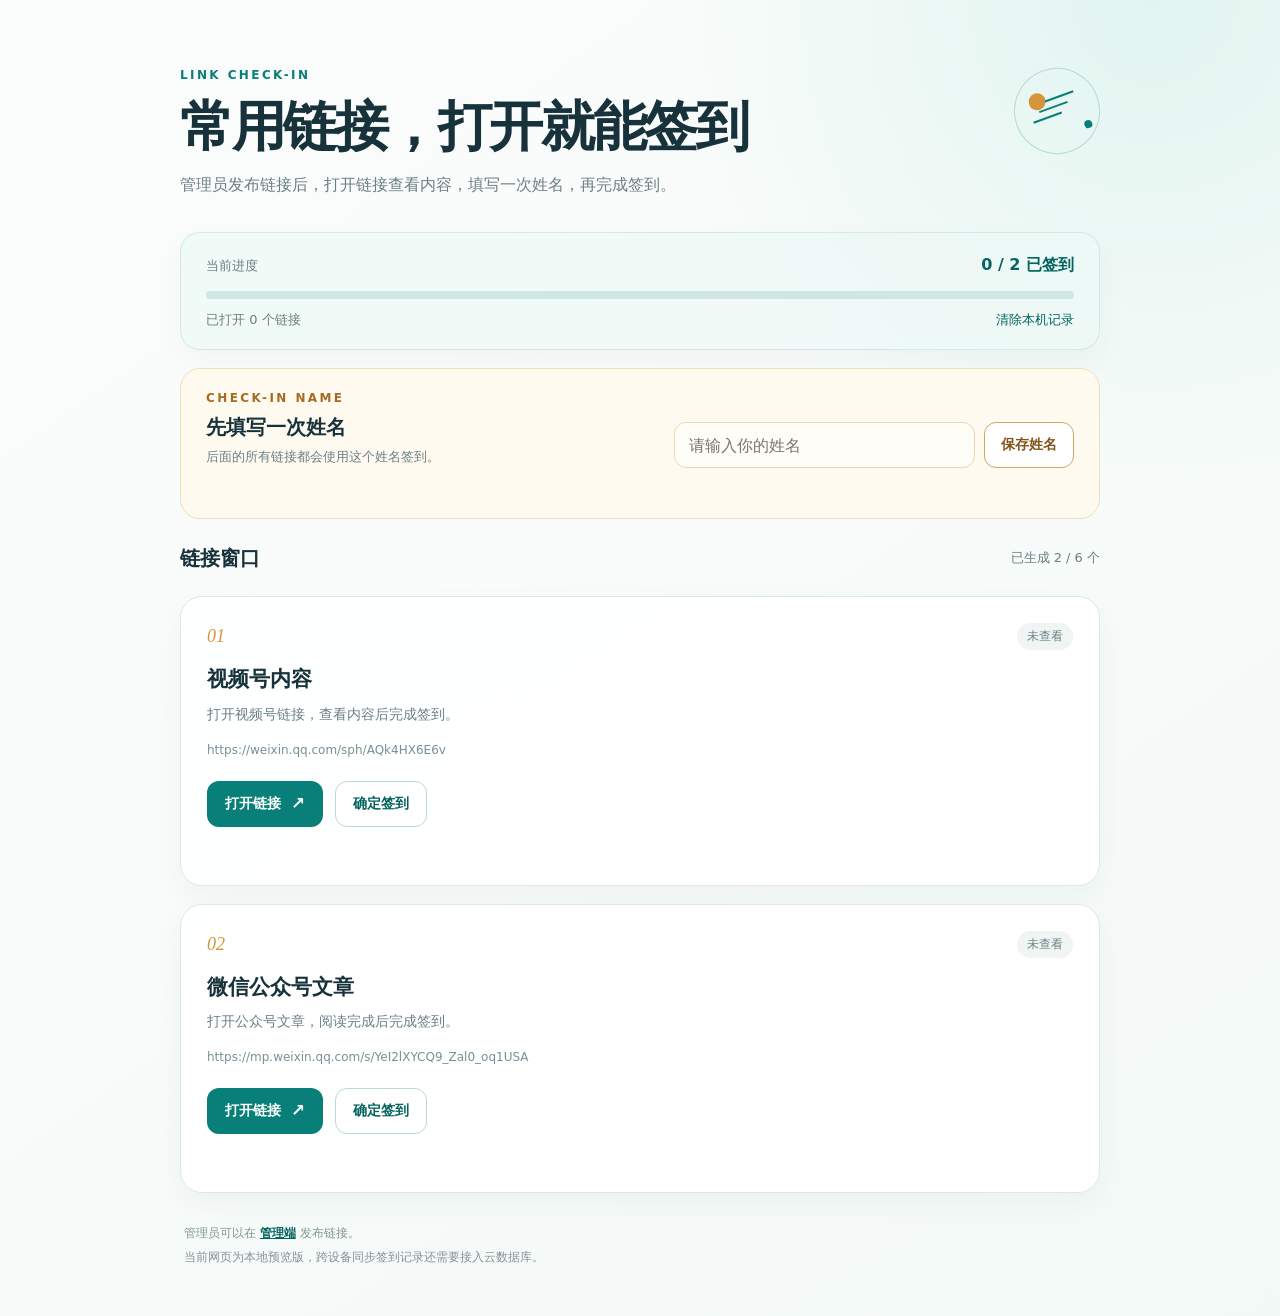
==== index.html @ bf29dc0f "Add files via upload" ====
<!doctype html>
<html lang="zh-CN">
  <head>
    <meta charset="utf-8" />
    <meta name="viewport" content="width=device-width, initial-scale=1" />
    <meta name="description" content="常用链接查看与签到页面" />
    <title>常用链接 · 查看后签到</title>
    <link rel="stylesheet" href="styles.css" />
  </head>
  <body>
    <main class="page-shell">
      <section class="hero" aria-labelledby="page-title">
        <div class="hero-copy">
          <p class="eyebrow">LINK CHECK-IN</p>
          <h1 id="page-title">常用链接，打开就能签到</h1>
          <p class="hero-description">
            管理员发布链接后，打开链接查看内容，填写一次姓名，再完成签到。
          </p>
        </div>
        <div class="hero-mark" aria-hidden="true">
          <span class="hero-mark-dot"></span>
          <span class="hero-mark-line"></span>
        </div>
      </section>

      <section class="summary-panel" aria-label="签到进度">
        <div class="summary-main">
          <span class="summary-label">当前进度</span>
          <strong id="progress-text">0 / 2 已签到</strong>
        </div>
        <div class="progress-track" aria-hidden="true">
          <span id="progress-bar" class="progress-bar"></span>
        </div>
        <div class="summary-meta">
          <span id="viewed-text">已打开 0 个链接</span>
          <button id="clear-button" class="text-button" type="button">清除本机记录</button>
        </div>
      </section>

      <section class="identity-panel" aria-labelledby="identity-title">
        <div>
          <p class="eyebrow">CHECK-IN NAME</p>
          <h2 id="identity-title">先填写一次姓名</h2>
          <p class="identity-description">后面的所有链接都会使用这个姓名签到。</p>
        </div>
        <div class="identity-form">
          <label class="sr-only" for="visitor-name">你的姓名</label>
          <input id="visitor-name" class="visitor-name-input" type="text" maxlength="20" placeholder="请输入你的姓名" autocomplete="name" />
          <button id="save-name-button" class="save-name-button" type="button">保存姓名</button>
        </div>
        <p id="name-feedback" class="name-feedback" role="status"></p>
      </section>

      <section class="links-section" aria-labelledby="links-title">
        <div class="list-heading">
          <h2 id="links-title">链接窗口</h2>
          <span id="link-count-text" class="link-count-text"></span>
        </div>
        <div id="link-list" class="link-list" aria-live="polite"></div>
      </section>

      <footer class="page-footer">
        <p>管理员可以在 <a href="admin.html">管理端</a> 发布链接。</p>
        <p>当前网页为本地预览版，跨设备同步签到记录还需要接入云数据库。</p>
      </footer>
    </main>

    <template id="link-card-template">
      <article class="link-card">
        <div class="card-topline">
          <span class="card-index"></span>
          <span class="card-status"></span>
        </div>
        <h2 class="card-title"></h2>
        <p class="card-description"></p>
        <div class="url-preview"></div>
        <div class="card-actions">
          <a class="open-link-button" target="_blank" rel="noopener noreferrer">
            <span class="open-link-label">打开链接</span>
            <span class="arrow" aria-hidden="true">↗</span>
          </a>
          <button class="confirm-button" type="button">确定签到</button>
        </div>
        <p class="feedback" role="status"></p>
      </article>
    </template>

    <script src="cloud-config.js"></script>
    <script src="app.js"></script>
  </body>
</html>
---- styles.css ----
:root {
  color-scheme: light;
  --ink: #17323b;
  --muted: #6b7f84;
  --line: #dce9e7;
  --paper: #f7fbfa;
  --card: rgba(255, 255, 255, 0.92);
  --teal: #087f78;
  --teal-dark: #05645f;
  --teal-soft: #e2f4f0;
  --gold: #d6953b;
  --danger: #a85e5e;
  font-family: "Microsoft YaHei", "PingFang SC", "Noto Sans SC", system-ui, sans-serif;
}

* { box-sizing: border-box; }
html { min-width: 320px; background: var(--paper); }
body {
  margin: 0;
  min-height: 100vh;
  overflow-x: hidden;
  color: var(--ink);
  background:
    radial-gradient(circle at 90% 0%, rgba(219, 243, 237, 0.78), transparent 31rem),
    linear-gradient(145deg, #fbfdfc 0%, #f3f9f7 100%);
}
button, input { font: inherit; }
button, a { -webkit-tap-highlight-color: transparent; }
.page-shell { width: min(calc(100% - 40px), 920px); margin: 0 auto; padding: 68px 0 44px; }
.hero { position: relative; display: flex; justify-content: space-between; gap: 32px; align-items: flex-start; margin-bottom: 32px; }
.hero-copy { min-width: 0; max-width: 650px; }
.eyebrow { margin: 0 0 15px; color: var(--teal); font-size: 12px; font-weight: 800; letter-spacing: 0.2em; }
h1, h2, p { margin-top: 0; }
h1 { margin-bottom: 14px; font-size: clamp(32px, 5vw, 54px); line-height: 1.12; letter-spacing: -0.045em; }
.hero-description { max-width: 570px; margin-bottom: 0; color: var(--muted); font-size: 16px; line-height: 1.8; }
.hero-mark { position: relative; flex: 0 0 86px; width: 86px; height: 86px; border: 1px solid rgba(8, 127, 120, 0.23); border-radius: 50%; transform: rotate(-20deg); }
.hero-mark::before, .hero-mark::after { position: absolute; content: ""; border-radius: 999px; background: var(--teal); }
.hero-mark::before { top: 18px; left: 18px; width: 17px; height: 17px; background: var(--gold); }
.hero-mark::after { right: 13px; bottom: 15px; width: 8px; height: 8px; }
.hero-mark-line { position: absolute; right: 20px; top: 28px; width: 30px; height: 2px; background: var(--teal); box-shadow: -9px 8px 0 var(--teal), -18px 16px 0 var(--teal); }
.batch-panel { margin-bottom: 18px; padding: 24px 25px 22px; border: 1px solid #dce9e7; border-radius: 20px; background: rgba(255, 255, 255, 0.78); box-shadow: 0 10px 28px rgba(24, 63, 67, 0.035); }
.section-heading, .list-heading { display: flex; justify-content: space-between; gap: 20px; align-items: flex-start; }
.section-heading .eyebrow { margin-bottom: 8px; }
.section-heading h2, .list-heading h2 { margin-bottom: 0; font-size: 20px; line-height: 1.4; }
.limit-badge { flex: 0 0 auto; padding: 6px 10px; border-radius: 999px; color: var(--teal-dark); background: var(--teal-soft); font-size: 12px; }
.batch-description { margin: 12px 0 12px; color: var(--muted); font-size: 13px; line-height: 1.7; }
.batch-description code { padding: 2px 5px; border-radius: 5px; color: var(--teal-dark); background: #edf7f5; font-family: Consolas, monospace; }
#link-input { display: block; width: 100%; min-height: 94px; resize: vertical; padding: 12px 14px; border: 1px solid var(--line); border-radius: 12px; color: var(--ink); outline: none; background: #fbfdfc; font-size: 14px; line-height: 1.7; }
#admin-link-input { display: block; width: 100%; min-height: 126px; resize: vertical; padding: 12px 14px; border: 1px solid var(--line); border-radius: 12px; color: var(--ink); outline: none; background: #fbfdfc; font-size: 14px; line-height: 1.7; }
#admin-link-input:focus, #admin-password:focus { border-color: var(--teal); box-shadow: 0 0 0 3px rgba(8, 127, 120, 0.11); }
.admin-password-input { display: block; width: 100%; min-height: 44px; margin-top: 10px; padding: 0 14px; border: 1px solid var(--line); border-radius: 12px; color: var(--ink); outline: none; background: #fbfdfc; font-size: 14px; }
#link-input:focus { border-color: var(--teal); box-shadow: 0 0 0 3px rgba(8, 127, 120, 0.11); }
.batch-actions { display: flex; gap: 14px; align-items: center; margin-top: 12px; }
.generate-button { min-height: 42px; padding: 0 18px; border: 0; border-radius: 11px; color: white; background: var(--teal); cursor: pointer; font-size: 14px; font-weight: 700; transition: background 160ms ease, transform 160ms ease; }
.generate-button:hover { background: var(--teal-dark); transform: translateY(-1px); }
.generator-feedback { min-height: 20px; color: var(--muted); font-size: 13px; }
.generator-feedback.success { color: #26745e; }
.generator-feedback.error { color: var(--danger); }
.summary-panel { padding: 22px 25px 20px; border: 1px solid rgba(8, 127, 120, 0.12); border-radius: 20px; background: rgba(237, 249, 246, 0.76); box-shadow: 0 12px 30px rgba(18, 70, 66, 0.04); }
.summary-main, .summary-meta { display: flex; align-items: baseline; justify-content: space-between; gap: 20px; }
.summary-label, .summary-meta { color: var(--muted); font-size: 13px; }
.summary-main strong { color: var(--teal-dark); font-size: 16px; }
.progress-track { height: 8px; margin: 15px 0 12px; overflow: hidden; border-radius: 999px; background: #cfe7e2; }
.progress-bar { display: block; width: 0; height: 100%; border-radius: inherit; background: linear-gradient(90deg, var(--teal), #44b39b); transition: width 240ms ease; }
.text-button { padding: 0; border: 0; color: var(--teal-dark); background: transparent; cursor: pointer; font-size: 13px; }
.text-button:hover { text-decoration: underline; }
.identity-panel { display: grid; grid-template-columns: minmax(0, 1fr) minmax(300px, 0.9fr); gap: 10px 24px; align-items: end; margin-top: 18px; padding: 22px 25px 20px; border: 1px solid #f1dfbc; border-radius: 20px; background: #fffaf0; }
.identity-panel .eyebrow { margin-bottom: 8px; color: #a46b22; }
.identity-panel h2 { margin-bottom: 5px; font-size: 20px; line-height: 1.4; }
.identity-description { margin-bottom: 0; color: var(--muted); font-size: 13px; line-height: 1.7; }
.identity-form { display: flex; gap: 9px; min-width: 0; }
.visitor-name-input { min-width: 0; flex: 1; min-height: 46px; padding: 0 14px; border: 1px solid #ead8b4; border-radius: 12px; color: var(--ink); outline: none; background: #fffdf8; }
.visitor-name-input:focus { border-color: var(--gold); box-shadow: 0 0 0 3px rgba(214, 149, 59, 0.13); }
.visitor-name-input:disabled { color: var(--muted); background: #f7f1e6; }
.save-name-button { flex: 0 0 auto; min-height: 46px; padding: 0 16px; border: 1px solid #d6a45d; border-radius: 12px; color: #835418; background: white; cursor: pointer; font-size: 14px; font-weight: 700; }
.save-name-button:hover { background: #fff3dc; }
.name-feedback { grid-column: 1 / -1; min-height: 20px; margin: 0; color: var(--muted); font-size: 13px; }
.name-feedback.success { color: #26745e; }
.name-feedback.error { color: var(--danger); }
.links-section { margin-top: 25px; }
.link-count-text { padding-top: 5px; color: var(--muted); font-size: 13px; }
.link-list { display: grid; gap: 18px; margin-top: 24px; }
.link-card { padding: 26px; border: 1px solid var(--line); border-radius: 22px; background: var(--card); box-shadow: 0 10px 28px rgba(24, 63, 67, 0.045); transition: border-color 180ms ease, transform 180ms ease, box-shadow 180ms ease; }
.link-card:hover { border-color: #b9d9d4; box-shadow: 0 14px 34px rgba(24, 63, 67, 0.08); transform: translateY(-2px); }
.link-card.is-signed { border-color: #9fd4c7; background: linear-gradient(145deg, #ffffff, #f2fbf8); }
.card-topline { display: flex; justify-content: space-between; gap: 16px; align-items: center; margin-bottom: 15px; }
.card-index { color: var(--gold); font-family: Georgia, serif; font-size: 18px; font-style: italic; }
.card-status { padding: 5px 10px; border-radius: 999px; color: var(--muted); background: #f0f5f4; font-size: 12px; }
.is-viewed .card-status { color: var(--teal-dark); background: var(--teal-soft); }
.is-signed .card-status { color: #216a58; background: #d8f1e7; }
.card-title { margin-bottom: 8px; font-size: 21px; line-height: 1.4; }
.card-description { margin-bottom: 14px; color: var(--muted); font-size: 14px; line-height: 1.7; }
.url-preview { overflow: hidden; color: #789095; font-size: 12px; line-height: 1.5; text-overflow: ellipsis; white-space: nowrap; }
.card-actions { display: flex; gap: 12px; align-items: stretch; margin-top: 22px; }
.open-link-button, .confirm-button, .name-input { min-height: 46px; border-radius: 12px; }
.open-link-button { display: inline-flex; flex: 0 0 auto; align-items: center; justify-content: center; gap: 10px; padding: 0 18px; color: white; background: var(--teal); font-size: 14px; font-weight: 700; text-decoration: none; transition: background 160ms ease, transform 160ms ease; }
.open-link-button:hover { background: var(--teal-dark); transform: translateY(-1px); }
.arrow { font-size: 17px; line-height: 1; }
.confirm-button { flex: 0 0 auto; padding: 0 17px; border: 1px solid #b9d9d4; color: var(--teal-dark); background: white; cursor: pointer; font-size: 14px; font-weight: 700; transition: background 160ms ease, border-color 160ms ease; }
.confirm-button:hover { border-color: var(--teal); background: var(--teal-soft); }
.feedback { min-height: 20px; margin: 12px 0 0; color: var(--muted); font-size: 13px; }
.feedback.success { color: #26745e; }
.feedback.error { color: var(--danger); }
.page-footer { margin-top: 30px; padding: 0 4px; color: #829397; font-size: 12px; line-height: 1.8; }
.page-footer p { margin-bottom: 3px; }
.page-footer a, .back-link { color: var(--teal-dark); font-weight: 700; }
.admin-header { display: flex; justify-content: space-between; gap: 24px; align-items: flex-start; margin-bottom: 32px; }
.admin-header h1 { margin-bottom: 12px; font-size: clamp(30px, 5vw, 48px); }
.back-link { padding-top: 8px; text-decoration: none; white-space: nowrap; }
.admin-link-list, .record-list { display: grid; gap: 10px; margin-top: 18px; }
.admin-link-item, .record-item { display: flex; justify-content: space-between; gap: 18px; padding: 13px 14px; border: 1px solid var(--line); border-radius: 12px; background: rgba(255, 255, 255, 0.7); font-size: 13px; }
.admin-link-item span, .record-item span { overflow: hidden; color: var(--muted); text-overflow: ellipsis; white-space: nowrap; }
.record-item strong { color: var(--teal-dark); }
.admin-records-panel { margin-top: 18px; }
.sr-only { position: absolute; width: 1px; height: 1px; padding: 0; overflow: hidden; clip: rect(0, 0, 0, 0); white-space: nowrap; border: 0; }
@media (max-width: 680px) {
  .page-shell { width: min(calc(100% - 28px), 560px); padding-top: 40px; }
  .hero { gap: 14px; }
  .hero-mark { flex-basis: 56px; width: 56px; height: 56px; transform: scale(0.72) rotate(-20deg); transform-origin: top right; }
  h1 { font-size: clamp(31px, 9vw, 43px); }
  .hero-description { font-size: 14px; line-height: 1.7; }
  .admin-header { flex-direction: column; gap: 12px; }
  .back-link { padding-top: 0; }
  .batch-panel, .summary-panel, .link-card { padding: 20px; border-radius: 18px; }
  .identity-panel { grid-template-columns: 1fr; padding: 20px; border-radius: 18px; }
  .identity-form { width: 100%; }
  .batch-actions { align-items: flex-start; flex-direction: column; gap: 8px; }
  .generate-button { width: 100%; }
  .card-actions { display: grid; gap: 10px; }
  .open-link-button { width: 100%; min-height: 44px; }
  .confirm-button { padding: 0 14px; }
  .admin-link-item, .record-item { align-items: flex-start; flex-direction: column; gap: 5px; }
  .admin-link-item span, .record-item span { max-width: 100%; }
}
@media (max-width: 390px) {
  .section-heading, .list-heading { gap: 10px; }
  .section-heading h2, .list-heading h2 { font-size: 18px; }
  .summary-meta { align-items: flex-start; flex-direction: column; gap: 6px; }
}
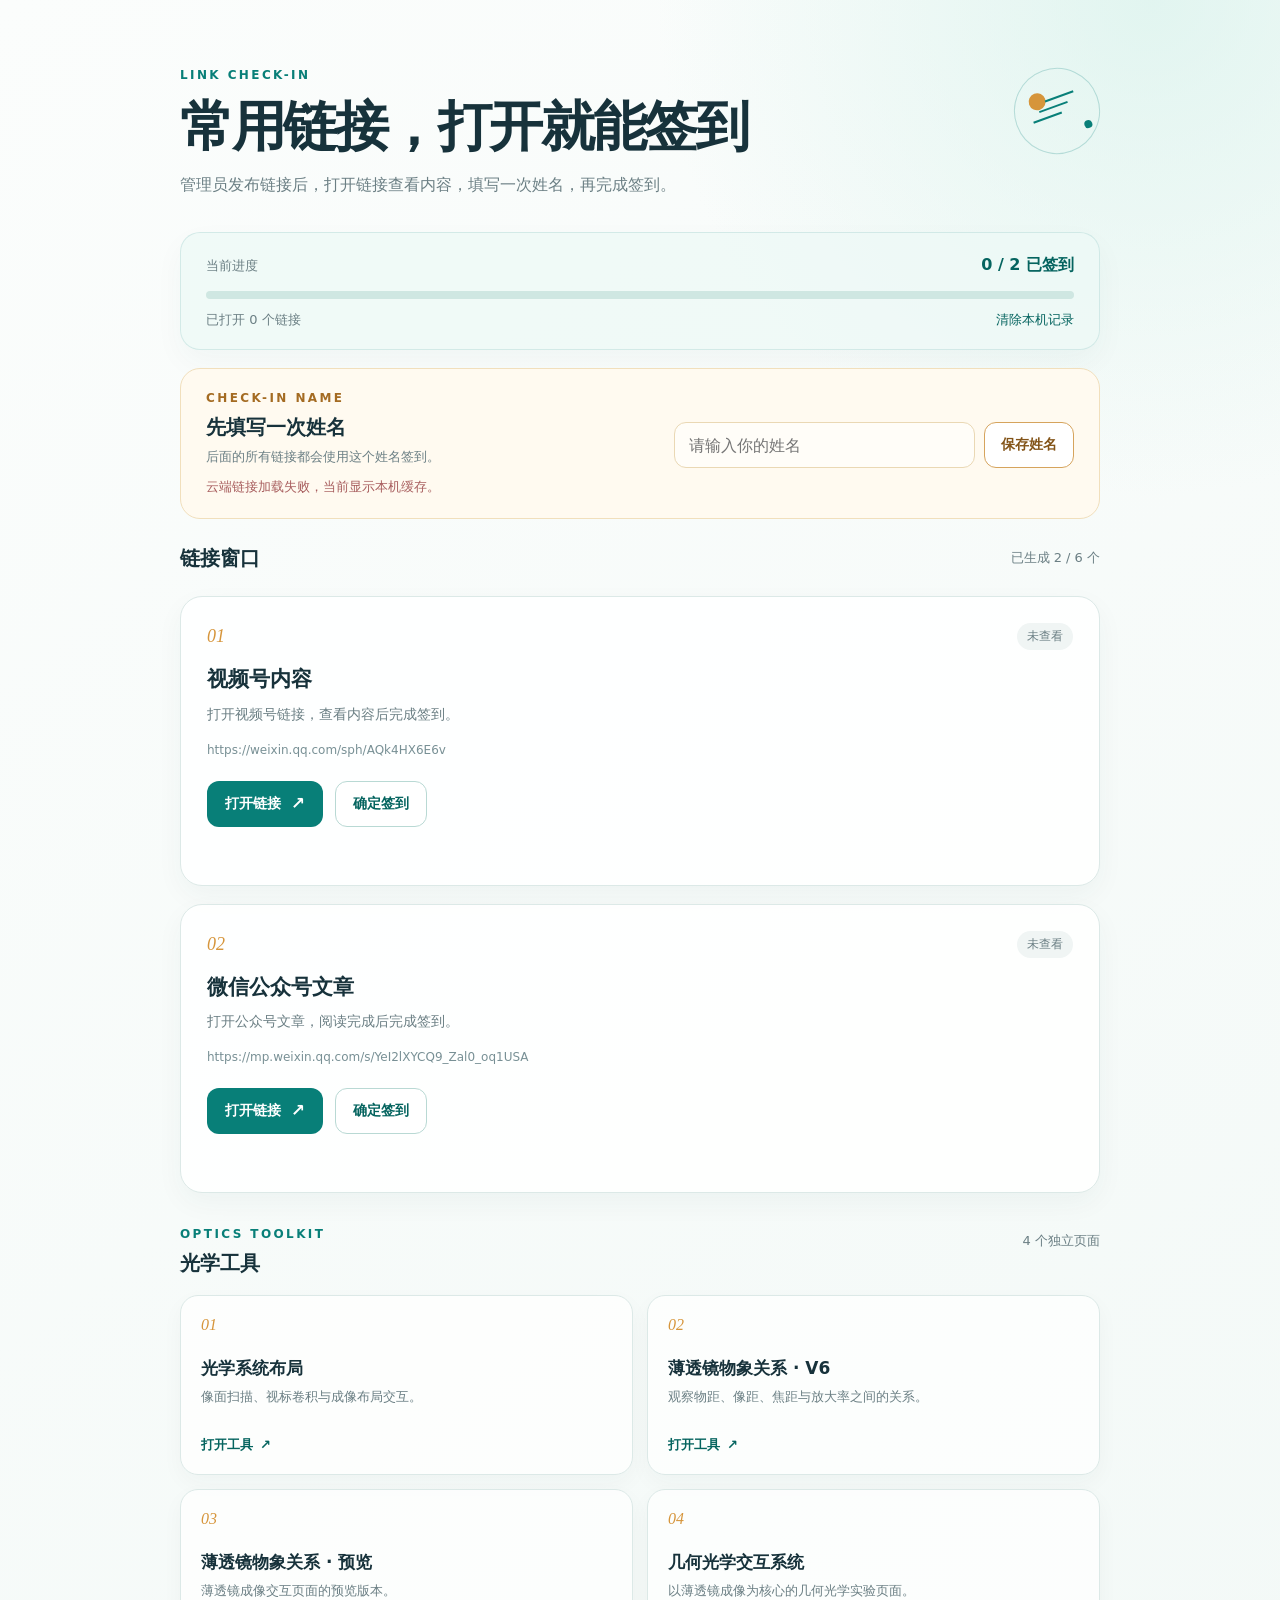
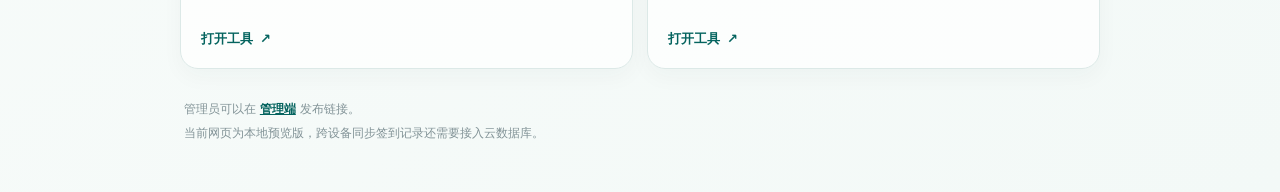
==== commit 076c8876: "Add files via upload" ====
--- a/index.html
+++ b/index.html
@@ -59,6 +59,42 @@
         <div id="link-list" class="link-list" aria-live="polite"></div>
       </section>
 
+      <section class="tools-section" aria-labelledby="tools-title">
+        <div class="list-heading">
+          <div>
+            <p class="eyebrow">OPTICS TOOLKIT</p>
+            <h2 id="tools-title">光学工具</h2>
+          </div>
+          <span class="link-count-text">4 个独立页面</span>
+        </div>
+        <div class="tool-grid">
+          <a class="tool-card" href="optical_layout.html">
+            <span class="tool-number">01</span>
+            <strong class="tool-title">光学系统布局</strong>
+            <span class="tool-description">像面扫描、视标卷积与成像布局交互。</span>
+            <span class="tool-link">打开工具 <span aria-hidden="true">↗</span></span>
+          </a>
+          <a class="tool-card" href="thin_lens_object_image_relation_v6.html">
+            <span class="tool-number">02</span>
+            <strong class="tool-title">薄透镜物象关系 · V6</strong>
+            <span class="tool-description">观察物距、像距、焦距与放大率之间的关系。</span>
+            <span class="tool-link">打开工具 <span aria-hidden="true">↗</span></span>
+          </a>
+          <a class="tool-card" href="preview.html">
+            <span class="tool-number">03</span>
+            <strong class="tool-title">薄透镜物象关系 · 预览</strong>
+            <span class="tool-description">薄透镜成像交互页面的预览版本。</span>
+            <span class="tool-link">打开工具 <span aria-hidden="true">↗</span></span>
+          </a>
+          <a class="tool-card" href="optics_app.html">
+            <span class="tool-number">04</span>
+            <strong class="tool-title">几何光学交互系统</strong>
+            <span class="tool-description">以薄透镜成像为核心的几何光学实验页面。</span>
+            <span class="tool-link">打开工具 <span aria-hidden="true">↗</span></span>
+          </a>
+        </div>
+      </section>
+
       <footer class="page-footer">
         <p>管理员可以在 <a href="admin.html">管理端</a> 发布链接。</p>
         <p>当前网页为本地预览版，跨设备同步签到记录还需要接入云数据库。</p>
--- a/styles.css
+++ b/styles.css
@@ -101,6 +101,16 @@
 .feedback { min-height: 20px; margin: 12px 0 0; color: var(--muted); font-size: 13px; }
 .feedback.success { color: #26745e; }
 .feedback.error { color: var(--danger); }
+.tools-section { margin-top: 34px; }
+.tools-section .eyebrow { margin-bottom: 8px; }
+.tool-grid { display: grid; grid-template-columns: repeat(2, minmax(0, 1fr)); gap: 14px; margin-top: 18px; }
+.tool-card { display: flex; min-height: 180px; flex-direction: column; padding: 20px; border: 1px solid var(--line); border-radius: 18px; color: var(--ink); background: rgba(255, 255, 255, 0.75); text-decoration: none; box-shadow: 0 8px 22px rgba(24, 63, 67, 0.035); transition: border-color 180ms ease, background 180ms ease, box-shadow 180ms ease, transform 180ms ease; }
+.tool-card:hover { border-color: #b9d9d4; background: white; box-shadow: 0 12px 28px rgba(24, 63, 67, 0.08); transform: translateY(-2px); }
+.tool-card:focus-visible { outline: 3px solid rgba(8, 127, 120, 0.25); outline-offset: 3px; }
+.tool-number { color: var(--gold); font-family: Georgia, serif; font-size: 16px; font-style: italic; }
+.tool-title { margin-top: 22px; font-size: 17px; line-height: 1.45; }
+.tool-description { margin-top: 6px; color: var(--muted); font-size: 13px; line-height: 1.65; }
+.tool-link { display: inline-flex; gap: 7px; align-items: center; margin-top: auto; padding-top: 18px; color: var(--teal-dark); font-size: 13px; font-weight: 800; }
 .page-footer { margin-top: 30px; padding: 0 4px; color: #829397; font-size: 12px; line-height: 1.8; }
 .page-footer p { margin-bottom: 3px; }
 .page-footer a, .back-link { color: var(--teal-dark); font-weight: 700; }
@@ -129,6 +139,8 @@
   .card-actions { display: grid; gap: 10px; }
   .open-link-button { width: 100%; min-height: 44px; }
   .confirm-button { padding: 0 14px; }
+  .tool-grid { grid-template-columns: 1fr; }
+  .tool-card { min-height: 160px; }
   .admin-link-item, .record-item { align-items: flex-start; flex-direction: column; gap: 5px; }
   .admin-link-item span, .record-item span { max-width: 100%; }
 }
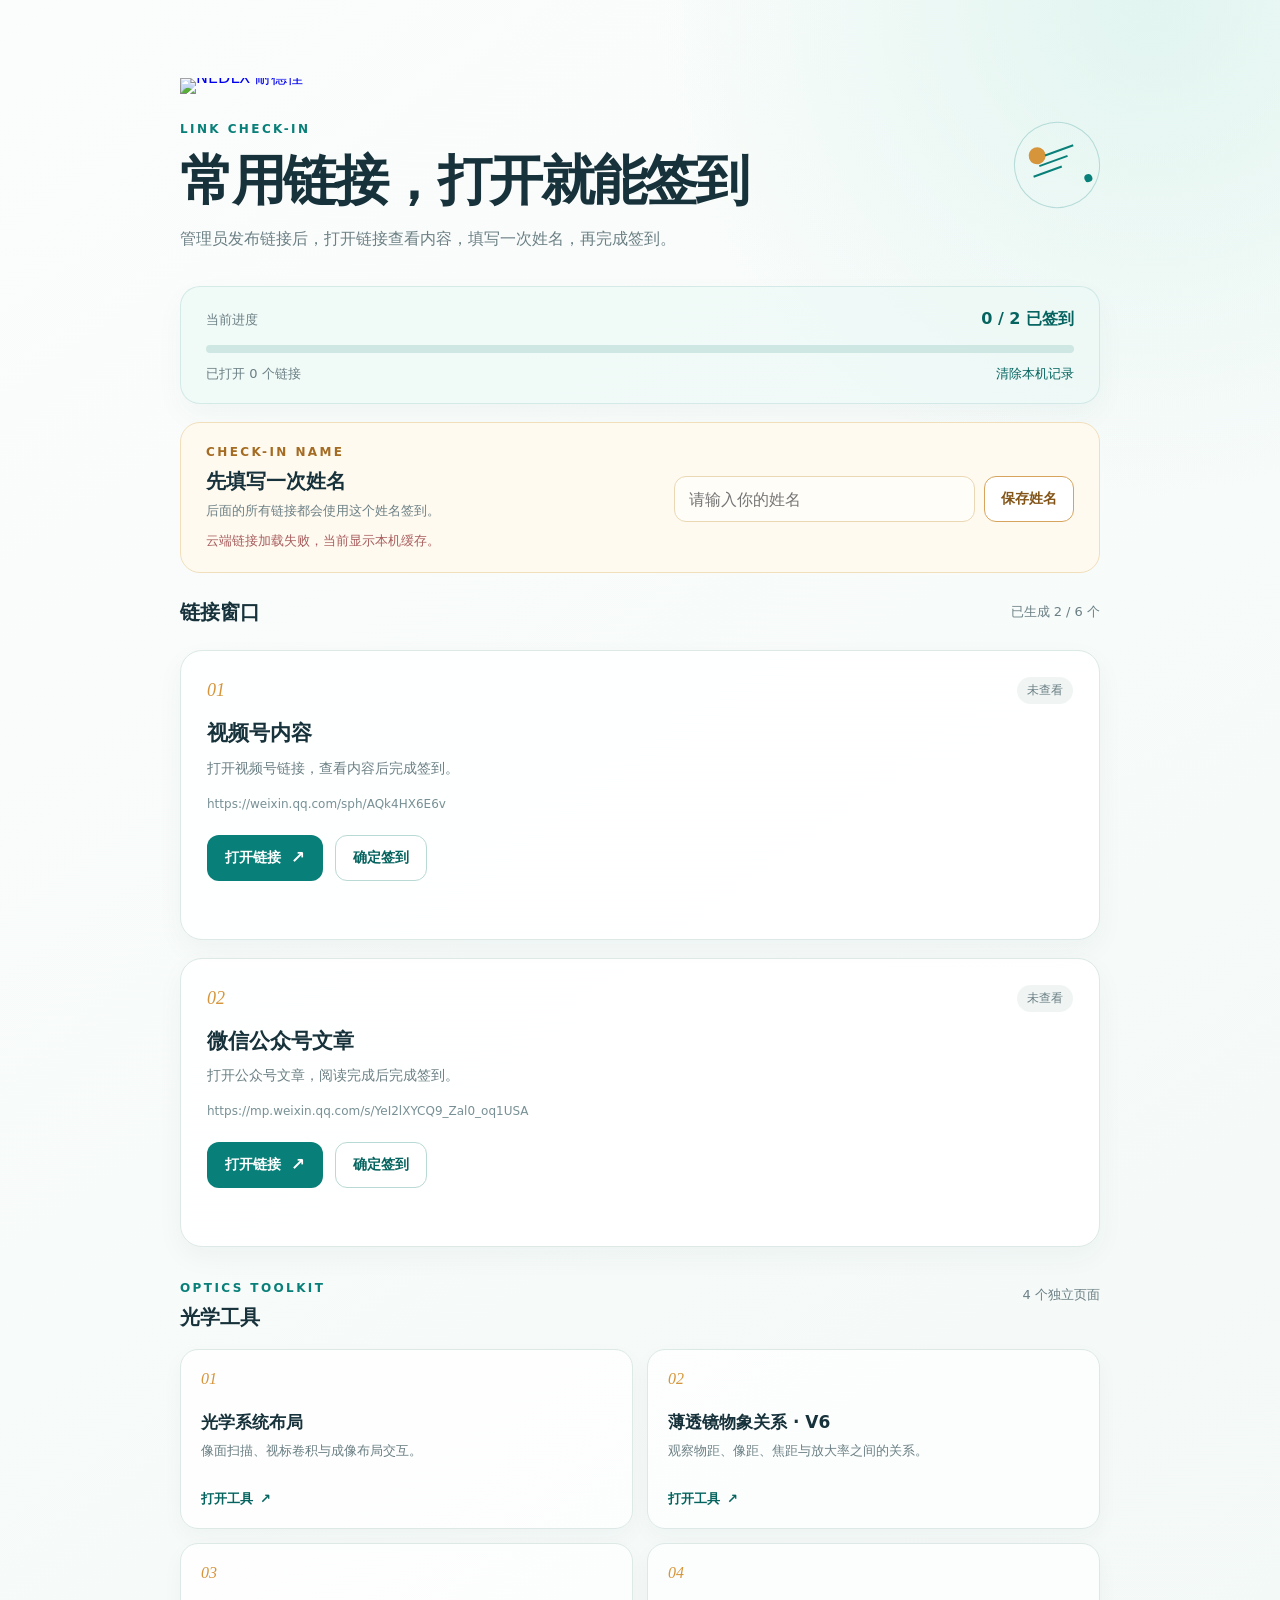
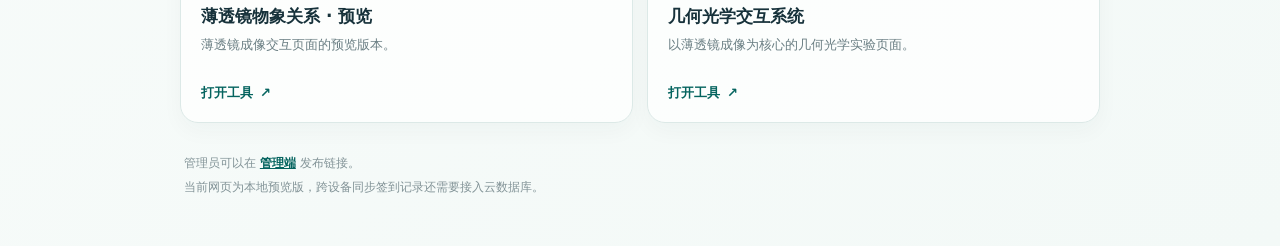
==== commit b5cf7fdf: "Add files via upload" ====
--- a/index.html
+++ b/index.html
@@ -9,6 +9,9 @@
   </head>
   <body>
     <main class="page-shell">
+      <a class="brand-logo" href="index.html" aria-label="NEDLX 耐德佳">
+        <img src="nedlogo.png" alt="NEDLX 耐德佳" />
+      </a>
       <section class="hero" aria-labelledby="page-title">
         <div class="hero-copy">
           <p class="eyebrow">LINK CHECK-IN</p>
--- a/styles.css
+++ b/styles.css
@@ -27,6 +27,9 @@
 button, input { font: inherit; }
 button, a { -webkit-tap-highlight-color: transparent; }
 .page-shell { width: min(calc(100% - 40px), 920px); margin: 0 auto; padding: 68px 0 44px; }
+.brand-logo { display: inline-flex; align-items: center; margin-bottom: 28px; line-height: 0; text-decoration: none; }
+.brand-logo img { display: block; width: min(170px, 44vw); height: auto; }
+.brand-logo:focus-visible { outline: 3px solid rgba(8, 127, 120, 0.28); outline-offset: 5px; border-radius: 4px; }
 .hero { position: relative; display: flex; justify-content: space-between; gap: 32px; align-items: flex-start; margin-bottom: 32px; }
 .hero-copy { min-width: 0; max-width: 650px; }
 .eyebrow { margin: 0 0 15px; color: var(--teal); font-size: 12px; font-weight: 800; letter-spacing: 0.2em; }
@@ -125,6 +128,8 @@
 .sr-only { position: absolute; width: 1px; height: 1px; padding: 0; overflow: hidden; clip: rect(0, 0, 0, 0); white-space: nowrap; border: 0; }
 @media (max-width: 680px) {
   .page-shell { width: min(calc(100% - 28px), 560px); padding-top: 40px; }
+  .brand-logo { margin-bottom: 22px; }
+  .brand-logo img { width: 140px; }
   .hero { gap: 14px; }
   .hero-mark { flex-basis: 56px; width: 56px; height: 56px; transform: scale(0.72) rotate(-20deg); transform-origin: top right; }
   h1 { font-size: clamp(31px, 9vw, 43px); }
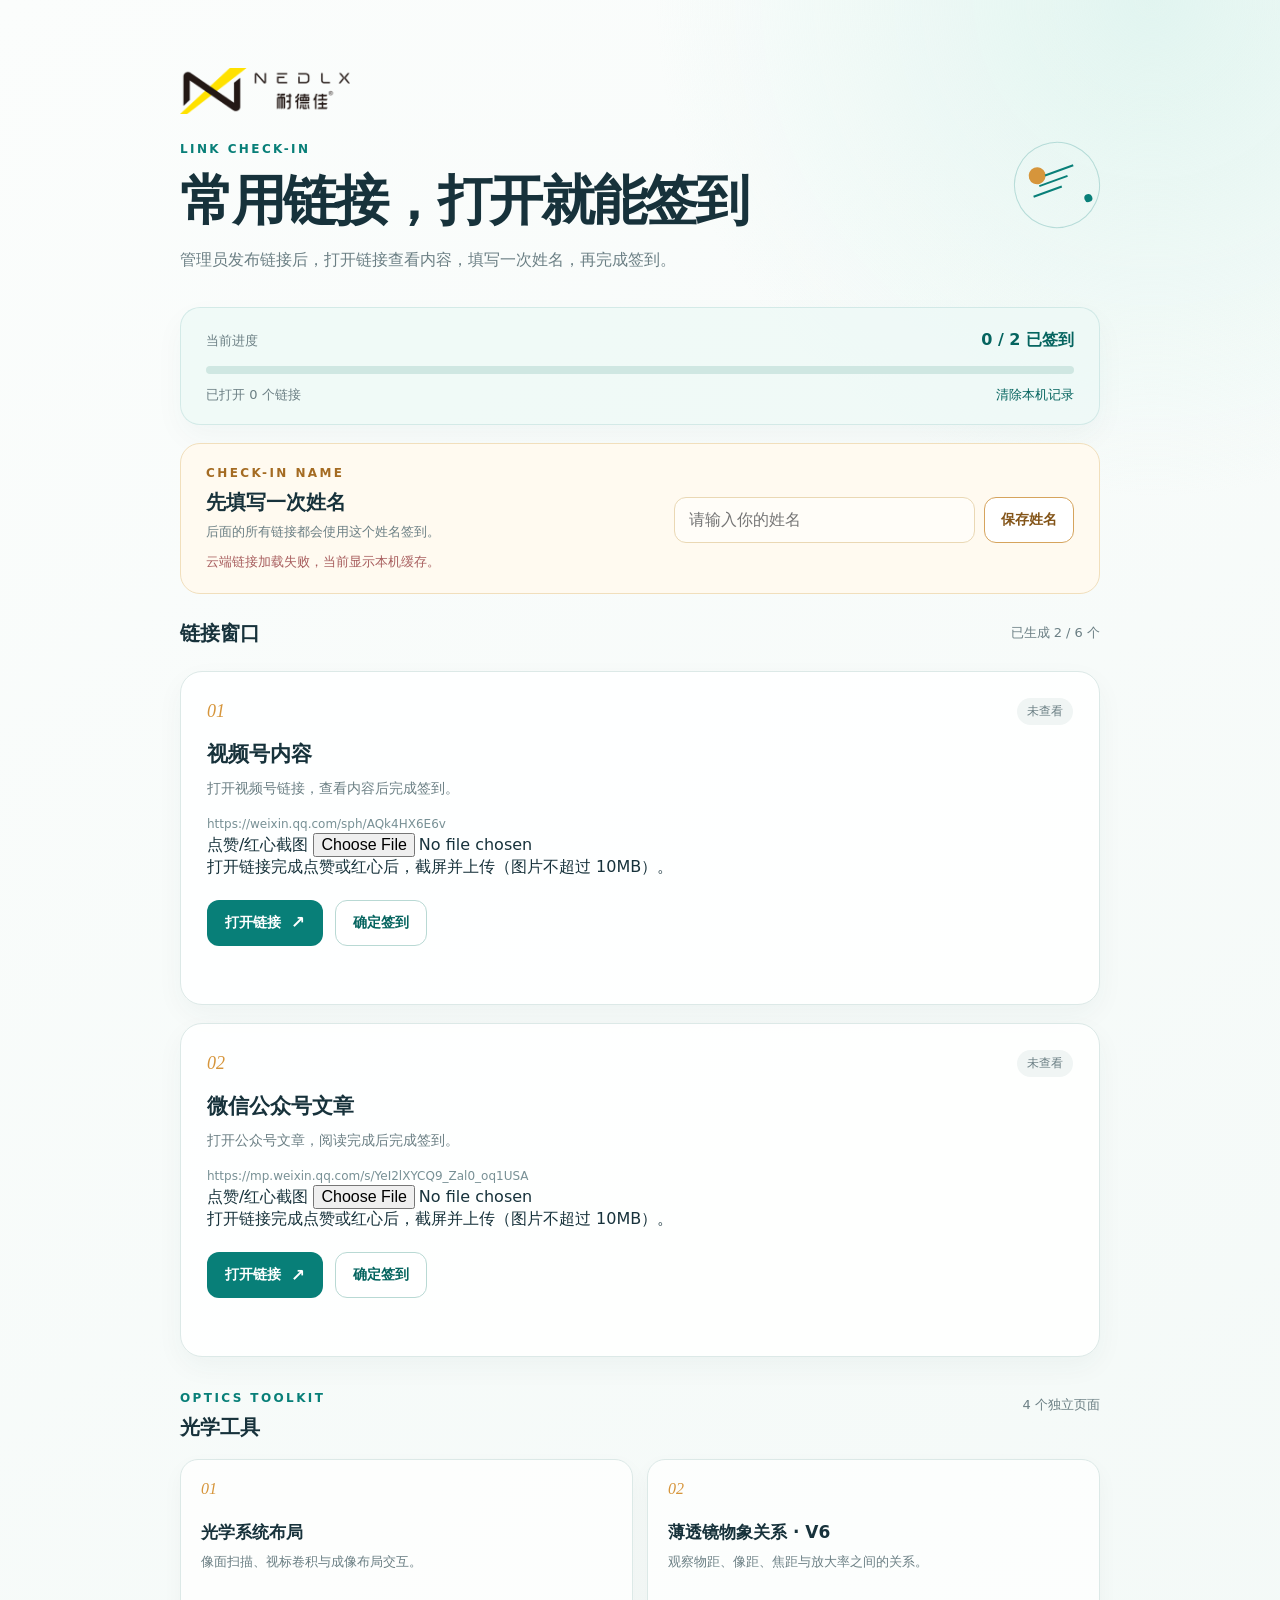
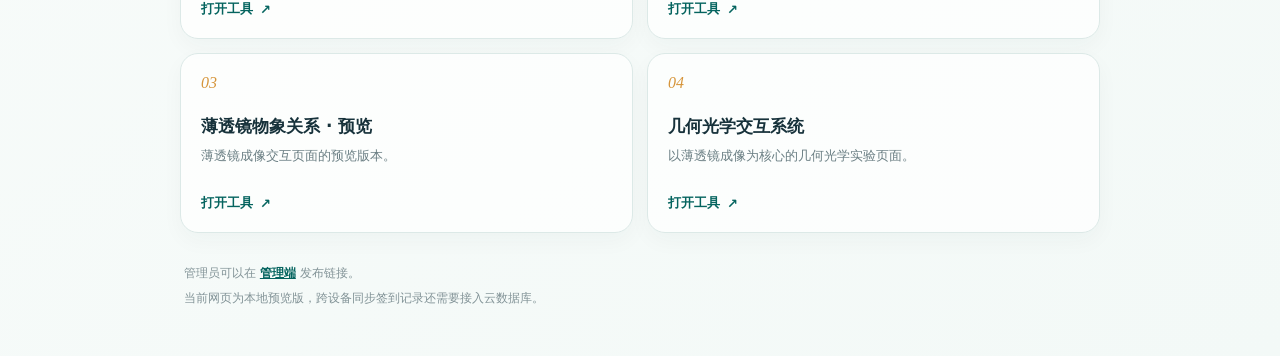
==== commit f07f793a: "Add files via upload" ====
--- a/index.html
+++ b/index.html
@@ -10,7 +10,7 @@
   <body>
     <main class="page-shell">
       <a class="brand-logo" href="index.html" aria-label="NEDLX 耐德佳">
-        <img src="nedlogo.png" alt="NEDLX 耐德佳" />
+        <img src="[data-uri]" alt="NEDLX 耐德佳" />
       </a>
       <section class="hero" aria-labelledby="page-title">
         <div class="hero-copy">
@@ -113,6 +113,17 @@
         <h2 class="card-title"></h2>
         <p class="card-description"></p>
         <div class="url-preview"></div>
+        <div class="screenshot-upload">
+          <label class="screenshot-label">
+            <span>点赞/红心截图</span>
+            <input class="screenshot-input" type="file" accept="image/jpeg,image/png,image/webp,image/gif,image/bmp,image/ico,image/tiff,image/heic" />
+          </label>
+          <p class="upload-help">打开链接完成点赞或红心后，截屏并上传（图片不超过 10MB）。</p>
+          <div class="screenshot-preview" hidden>
+            <img class="screenshot-preview-image" alt="已选择的截图预览" />
+            <span class="screenshot-file-name"></span>
+          </div>
+        </div>
         <div class="card-actions">
           <a class="open-link-button" target="_blank" rel="noopener noreferrer">
             <span class="open-link-label">打开链接</span>
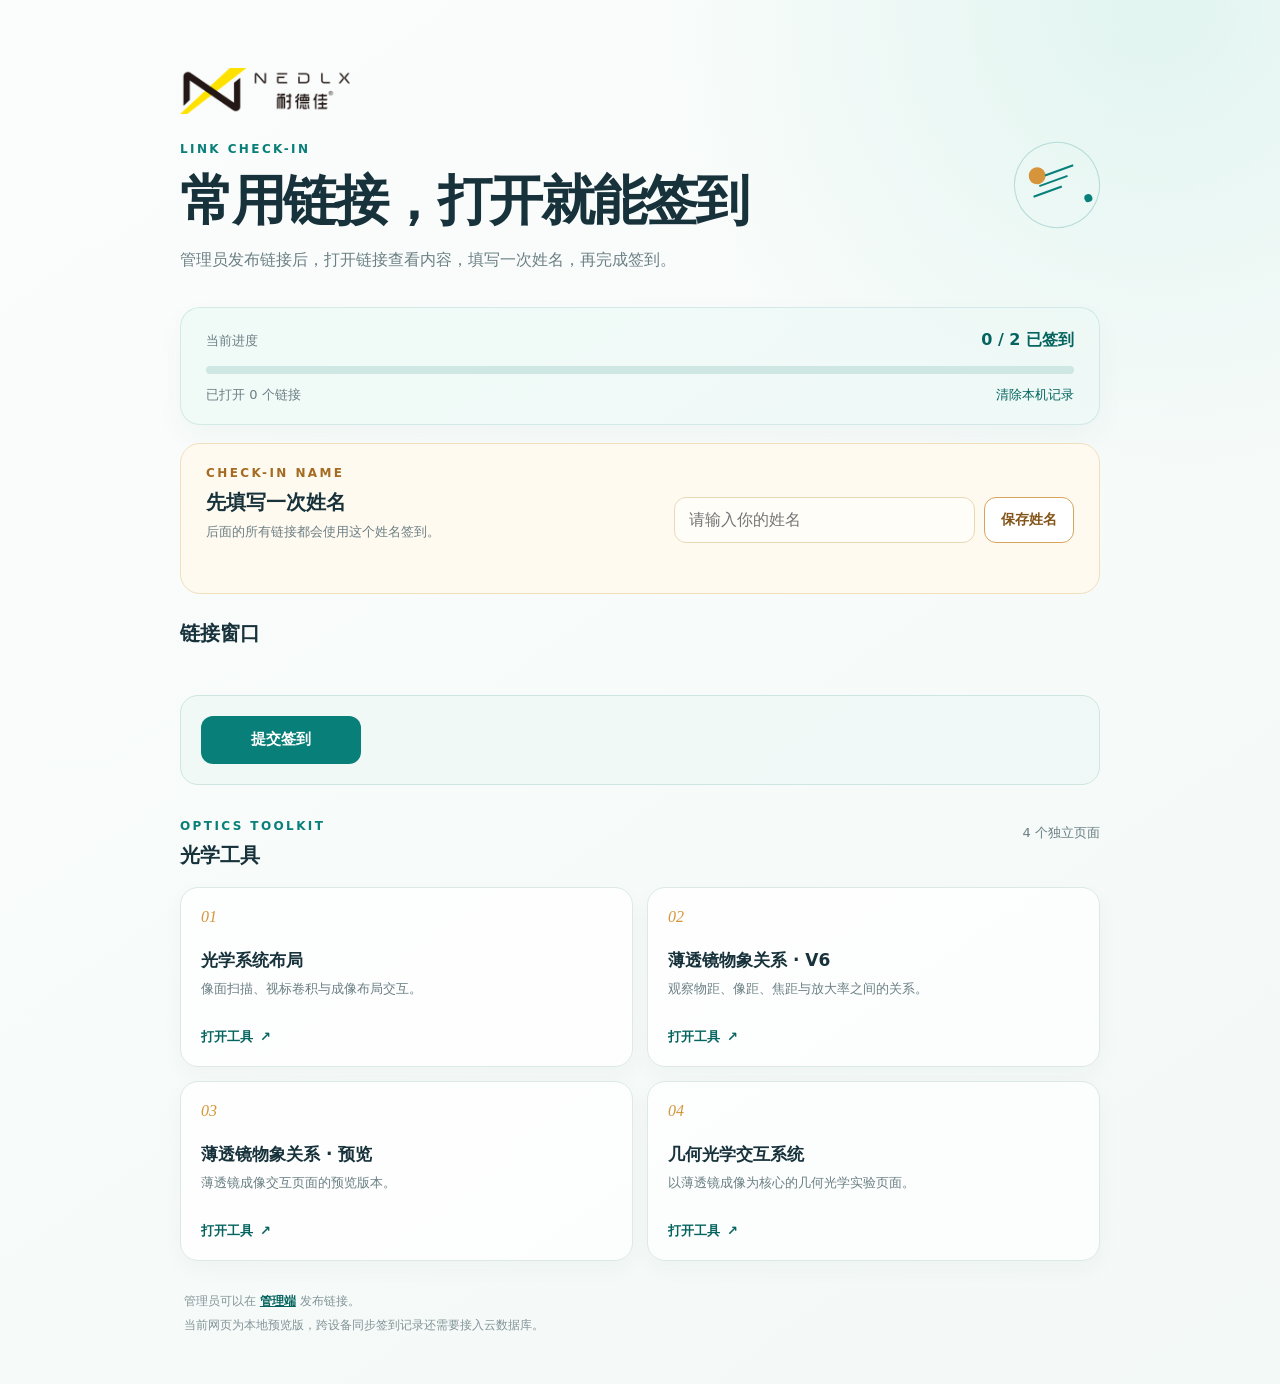
==== commit 069ea887: "Add files via upload" ====
--- a/index.html
+++ b/index.html
@@ -60,6 +60,10 @@
           <span id="link-count-text" class="link-count-text"></span>
         </div>
         <div id="link-list" class="link-list" aria-live="polite"></div>
+        <div class="submit-panel">
+          <button id="submit-all-button" class="submit-all-button" type="button">提交签到</button>
+          <p id="submit-feedback" class="submit-feedback" role="status"></p>
+        </div>
       </section>
 
       <section class="tools-section" aria-labelledby="tools-title">
@@ -114,11 +118,14 @@
         <p class="card-description"></p>
         <div class="url-preview"></div>
         <div class="screenshot-upload">
-          <label class="screenshot-label">
-            <span>点赞/红心截图</span>
-            <input class="screenshot-input" type="file" accept="image/jpeg,image/png,image/webp,image/gif,image/bmp,image/ico,image/tiff,image/heic" />
-          </label>
-          <p class="upload-help">打开链接完成点赞或红心后，截屏并上传（图片不超过 10MB）。</p>
+          <div class="screenshot-row">
+            <span class="screenshot-label">点赞/红心截图（可选）</span>
+            <label class="screenshot-picker">
+              选择截图
+              <input class="screenshot-input" type="file" accept="image/jpeg,image/png,image/webp,image/gif,image/bmp,image/ico,image/tiff,image/heic" />
+            </label>
+          </div>
+          <p class="upload-help">如需留存凭证，可在完成点赞或红心后上传截图；不上传也可以正常签到。</p>
           <div class="screenshot-preview" hidden>
             <img class="screenshot-preview-image" alt="已选择的截图预览" />
             <span class="screenshot-file-name"></span>
@@ -129,7 +136,6 @@
             <span class="open-link-label">打开链接</span>
             <span class="arrow" aria-hidden="true">↗</span>
           </a>
-          <button class="confirm-button" type="button">确定签到</button>
         </div>
         <p class="feedback" role="status"></p>
       </article>
--- a/styles.css
+++ b/styles.css
@@ -86,6 +86,7 @@
 .link-card { padding: 26px; border: 1px solid var(--line); border-radius: 22px; background: var(--card); box-shadow: 0 10px 28px rgba(24, 63, 67, 0.045); transition: border-color 180ms ease, transform 180ms ease, box-shadow 180ms ease; }
 .link-card:hover { border-color: #b9d9d4; box-shadow: 0 14px 34px rgba(24, 63, 67, 0.08); transform: translateY(-2px); }
 .link-card.is-signed { border-color: #9fd4c7; background: linear-gradient(145deg, #ffffff, #f2fbf8); }
+.link-card.needs-attention { border-color: #d55252; box-shadow: 0 0 0 3px rgba(213, 82, 82, 0.12); }
 .card-topline { display: flex; justify-content: space-between; gap: 16px; align-items: center; margin-bottom: 15px; }
 .card-index { color: var(--gold); font-family: Georgia, serif; font-size: 18px; font-style: italic; }
 .card-status { padding: 5px 10px; border-radius: 999px; color: var(--muted); background: #f0f5f4; font-size: 12px; }
@@ -94,16 +95,34 @@
 .card-title { margin-bottom: 8px; font-size: 21px; line-height: 1.4; }
 .card-description { margin-bottom: 14px; color: var(--muted); font-size: 14px; line-height: 1.7; }
 .url-preview { overflow: hidden; color: #789095; font-size: 12px; line-height: 1.5; text-overflow: ellipsis; white-space: nowrap; }
+.screenshot-upload { margin-top: 18px; padding: 14px; border: 1px dashed #c6ded9; border-radius: 14px; background: #f7fcfb; }
+.screenshot-row { display: flex; align-items: center; justify-content: space-between; gap: 12px; }
+.screenshot-label { color: var(--teal-dark); font-size: 13px; font-weight: 700; }
+.screenshot-picker { position: relative; display: inline-flex; min-height: 34px; align-items: center; padding: 0 11px; border: 1px solid #b9d9d4; border-radius: 9px; color: var(--teal-dark); background: white; cursor: pointer; font-size: 12px; font-weight: 700; }
+.screenshot-picker:hover { background: var(--teal-soft); }
+.screenshot-picker:focus-within { outline: 3px solid rgba(8, 127, 120, 0.16); outline-offset: 2px; }
+.screenshot-input { position: absolute; width: 1px; height: 1px; overflow: hidden; opacity: 0; }
+.upload-help { margin: 8px 0 0; color: var(--muted); font-size: 12px; line-height: 1.6; }
+.screenshot-preview { display: flex; gap: 10px; align-items: center; margin-top: 10px; }
+.screenshot-preview-image { width: 58px; height: 58px; object-fit: cover; border: 1px solid var(--line); border-radius: 8px; background: white; }
+.screenshot-file-name { overflow: hidden; color: var(--muted); font-size: 12px; text-overflow: ellipsis; white-space: nowrap; }
 .card-actions { display: flex; gap: 12px; align-items: stretch; margin-top: 22px; }
-.open-link-button, .confirm-button, .name-input { min-height: 46px; border-radius: 12px; }
+.open-link-button, .name-input { min-height: 46px; border-radius: 12px; }
 .open-link-button { display: inline-flex; flex: 0 0 auto; align-items: center; justify-content: center; gap: 10px; padding: 0 18px; color: white; background: var(--teal); font-size: 14px; font-weight: 700; text-decoration: none; transition: background 160ms ease, transform 160ms ease; }
 .open-link-button:hover { background: var(--teal-dark); transform: translateY(-1px); }
 .arrow { font-size: 17px; line-height: 1; }
-.confirm-button { flex: 0 0 auto; padding: 0 17px; border: 1px solid #b9d9d4; color: var(--teal-dark); background: white; cursor: pointer; font-size: 14px; font-weight: 700; transition: background 160ms ease, border-color 160ms ease; }
-.confirm-button:hover { border-color: var(--teal); background: var(--teal-soft); }
 .feedback { min-height: 20px; margin: 12px 0 0; color: var(--muted); font-size: 13px; }
 .feedback.success { color: #26745e; }
 .feedback.error { color: var(--danger); }
+.needs-attention .card-status { color: #a52929; background: #fde4e4; }
+.needs-attention .feedback { color: #b52f2f; font-weight: 700; }
+.submit-panel { display: flex; flex-wrap: wrap; gap: 14px; align-items: center; justify-content: center; margin-top: 24px; padding: 20px; border: 1px solid #cfe5e1; border-radius: 18px; background: rgba(237, 249, 246, 0.72); }
+.submit-all-button { min-width: 160px; min-height: 48px; padding: 0 22px; border: 0; border-radius: 12px; color: white; background: var(--teal); cursor: pointer; font-size: 15px; font-weight: 800; transition: background 160ms ease, transform 160ms ease; }
+.submit-all-button:hover:not(:disabled) { background: var(--teal-dark); transform: translateY(-1px); }
+.submit-all-button:disabled { cursor: not-allowed; opacity: 0.68; }
+.submit-feedback { flex: 1 1 260px; min-height: 20px; margin: 0; color: var(--muted); font-size: 13px; }
+.submit-feedback.success { color: #26745e; }
+.submit-feedback.error { color: #b52f2f; font-weight: 700; }
 .tools-section { margin-top: 34px; }
 .tools-section .eyebrow { margin-bottom: 8px; }
 .tool-grid { display: grid; grid-template-columns: repeat(2, minmax(0, 1fr)); gap: 14px; margin-top: 18px; }
@@ -143,7 +162,10 @@
   .generate-button { width: 100%; }
   .card-actions { display: grid; gap: 10px; }
   .open-link-button { width: 100%; min-height: 44px; }
-  .confirm-button { padding: 0 14px; }
+  .submit-panel { align-items: stretch; flex-direction: column; }
+  .submit-all-button { width: 100%; }
+  .screenshot-row { align-items: flex-start; flex-direction: column; }
+  .screenshot-picker { width: 100%; justify-content: center; }
   .tool-grid { grid-template-columns: 1fr; }
   .tool-card { min-height: 160px; }
   .admin-link-item, .record-item { align-items: flex-start; flex-direction: column; gap: 5px; }
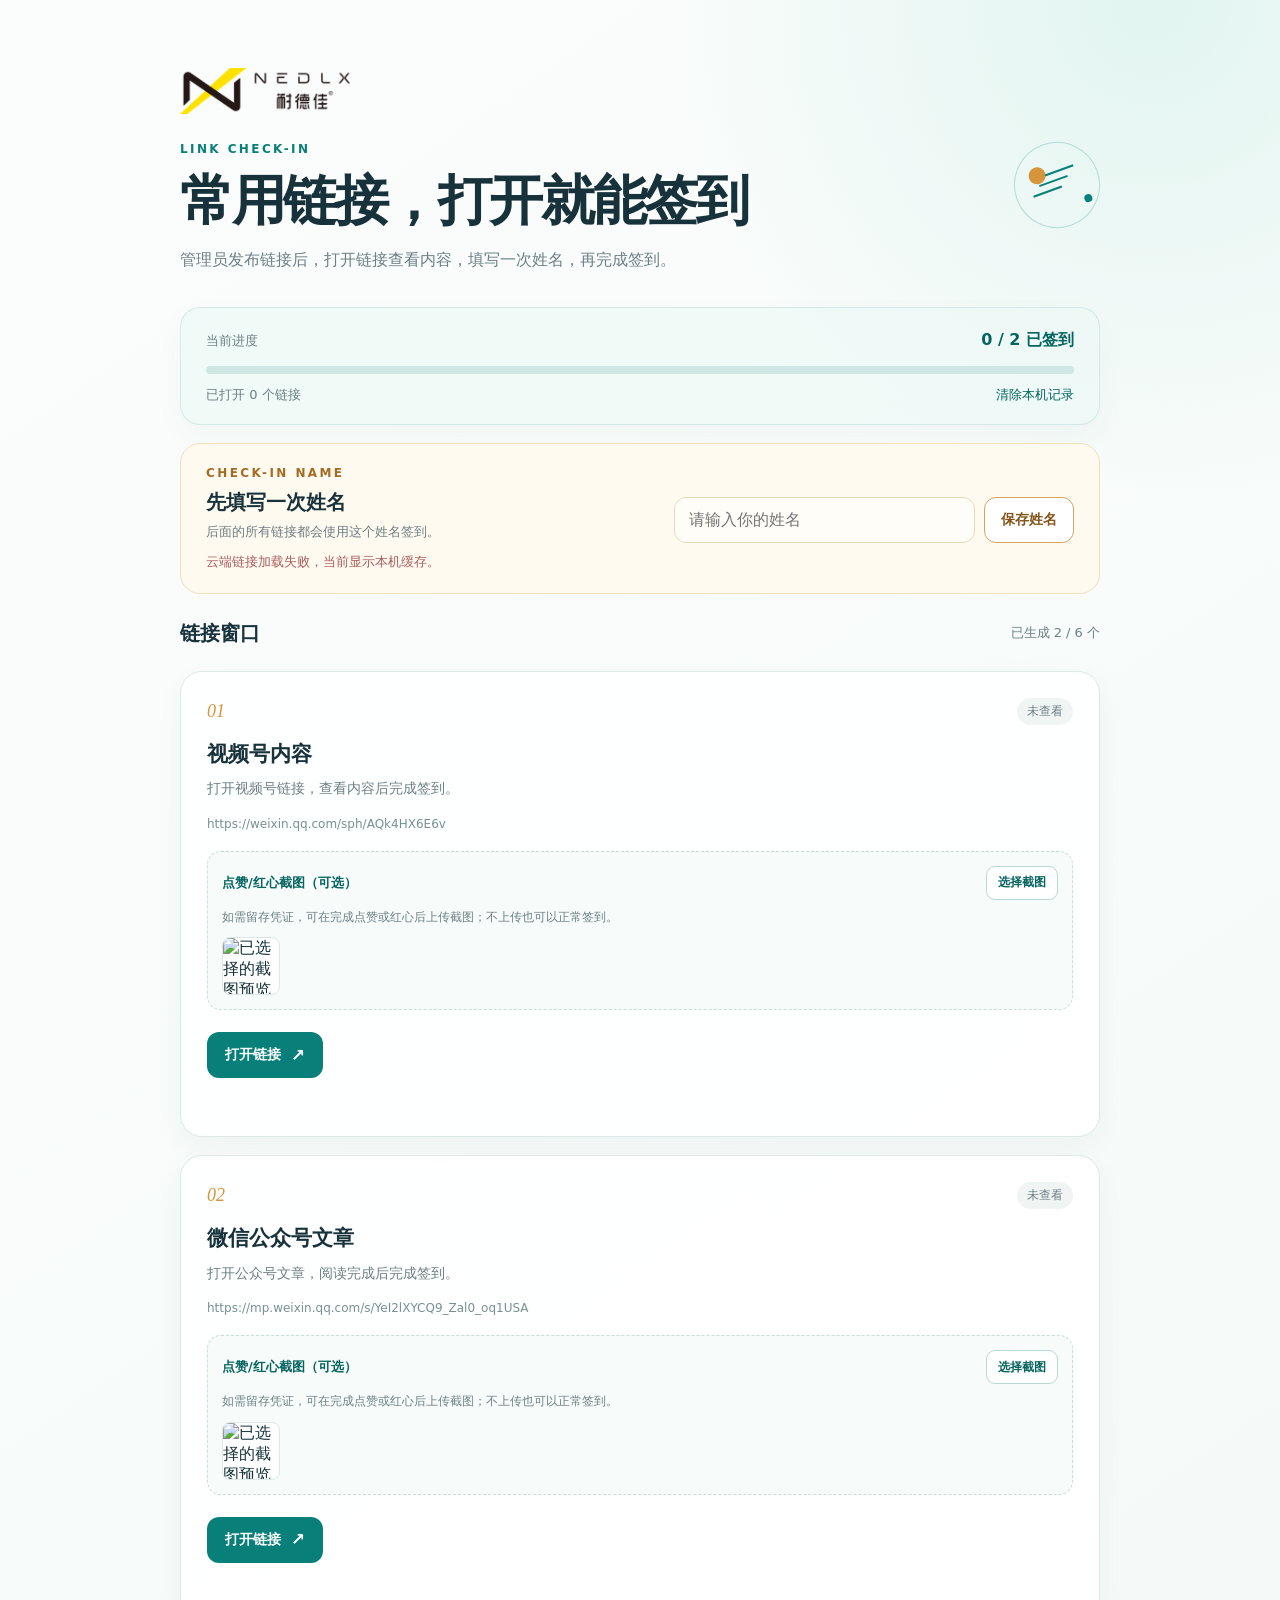
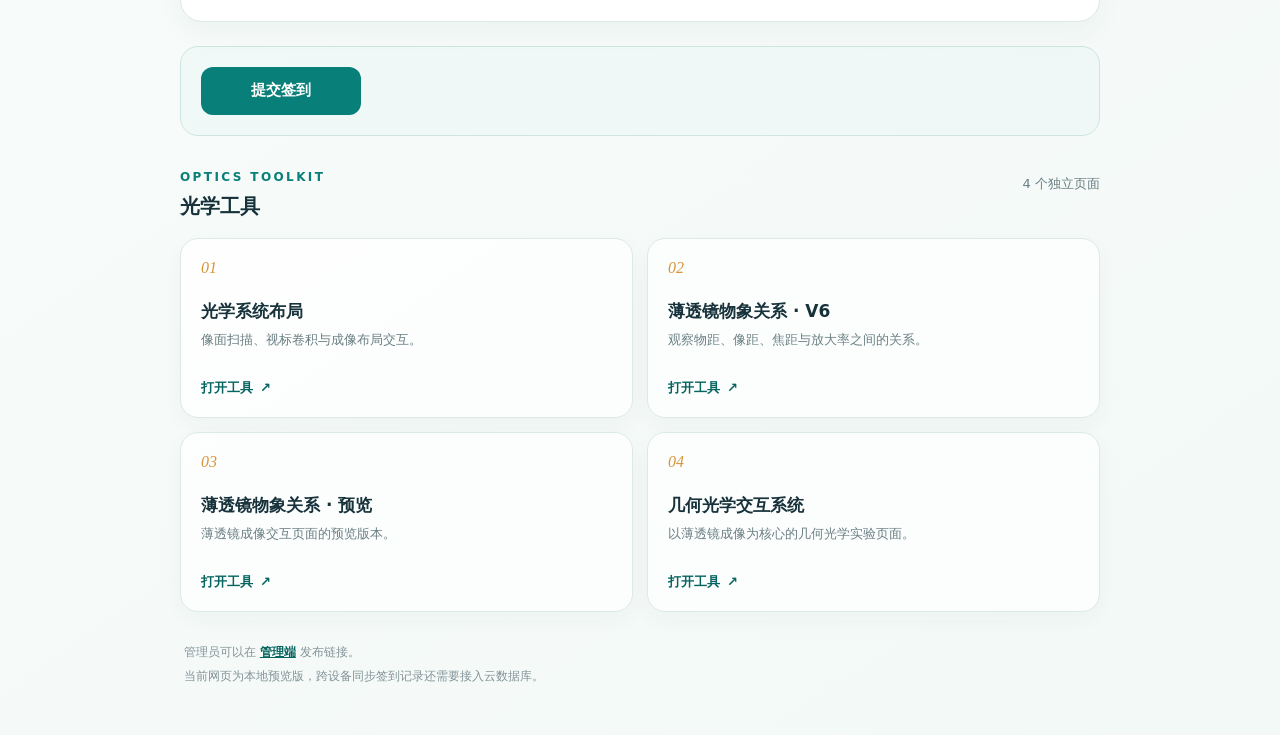
==== commit 60a4a714: "Add files via upload" ====
--- a/index.html
+++ b/index.html
@@ -142,6 +142,6 @@
     </template>
 
     <script src="cloud-config.js"></script>
-    <script src="app.js"></script>
+    <script src="app.js?v=20260728-timeout-2"></script>
   </body>
 </html>
--- a/styles.css
+++ b/styles.css
@@ -144,6 +144,10 @@
 .admin-link-item span, .record-item span { overflow: hidden; color: var(--muted); text-overflow: ellipsis; white-space: nowrap; }
 .record-item strong { color: var(--teal-dark); }
 .admin-records-panel { margin-top: 18px; }
+.record-actions { display: flex; flex-wrap: wrap; gap: 12px; align-items: center; }
+.export-button { min-height: 34px; padding: 0 12px; border: 1px solid #b9d9d4; border-radius: 9px; color: var(--teal-dark); background: white; cursor: pointer; font-size: 12px; font-weight: 700; }
+.export-button:hover:not(:disabled) { background: var(--teal-soft); }
+.export-button:disabled { cursor: not-allowed; opacity: 0.62; }
 .sr-only { position: absolute; width: 1px; height: 1px; padding: 0; overflow: hidden; clip: rect(0, 0, 0, 0); white-space: nowrap; border: 0; }
 @media (max-width: 680px) {
   .page-shell { width: min(calc(100% - 28px), 560px); padding-top: 40px; }
@@ -170,6 +174,7 @@
   .tool-card { min-height: 160px; }
   .admin-link-item, .record-item { align-items: flex-start; flex-direction: column; gap: 5px; }
   .admin-link-item span, .record-item span { max-width: 100%; }
+  .record-actions { align-items: flex-start; flex-direction: column; }
 }
 @media (max-width: 390px) {
   .section-heading, .list-heading { gap: 10px; }
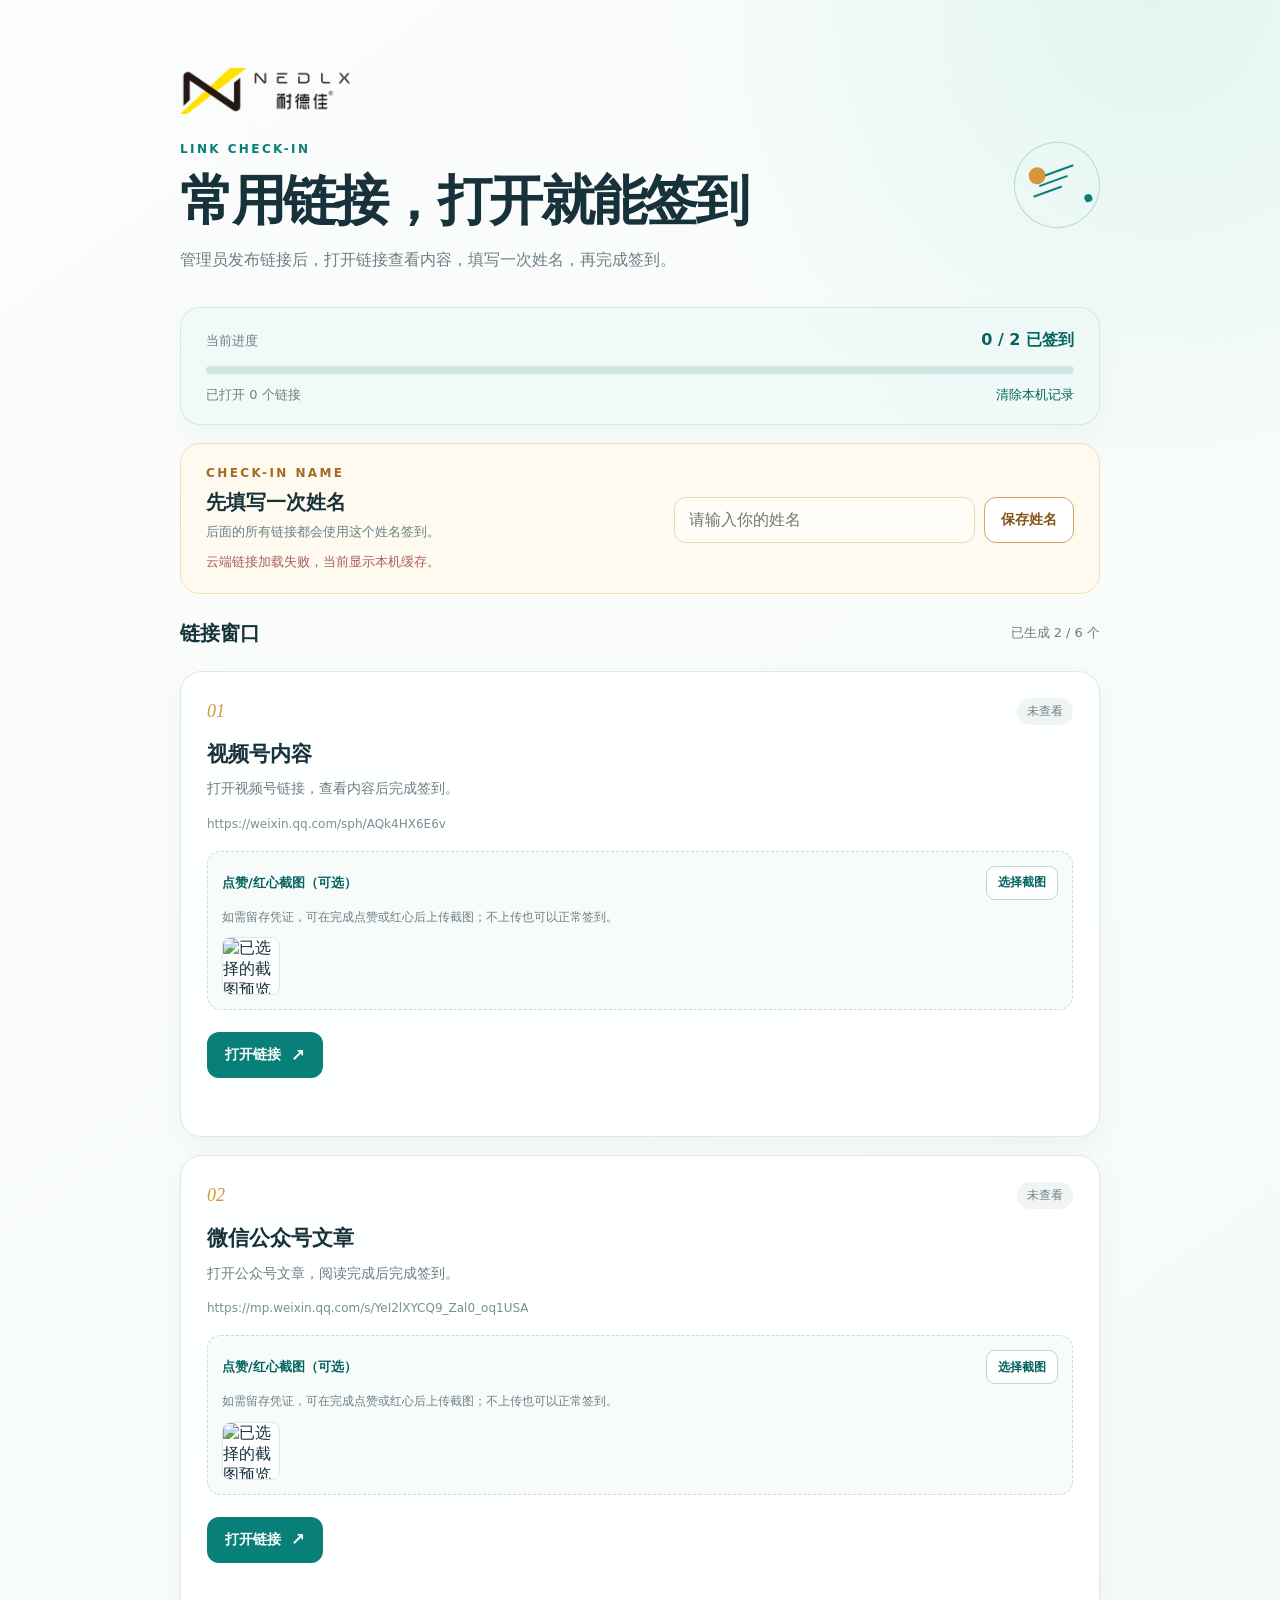
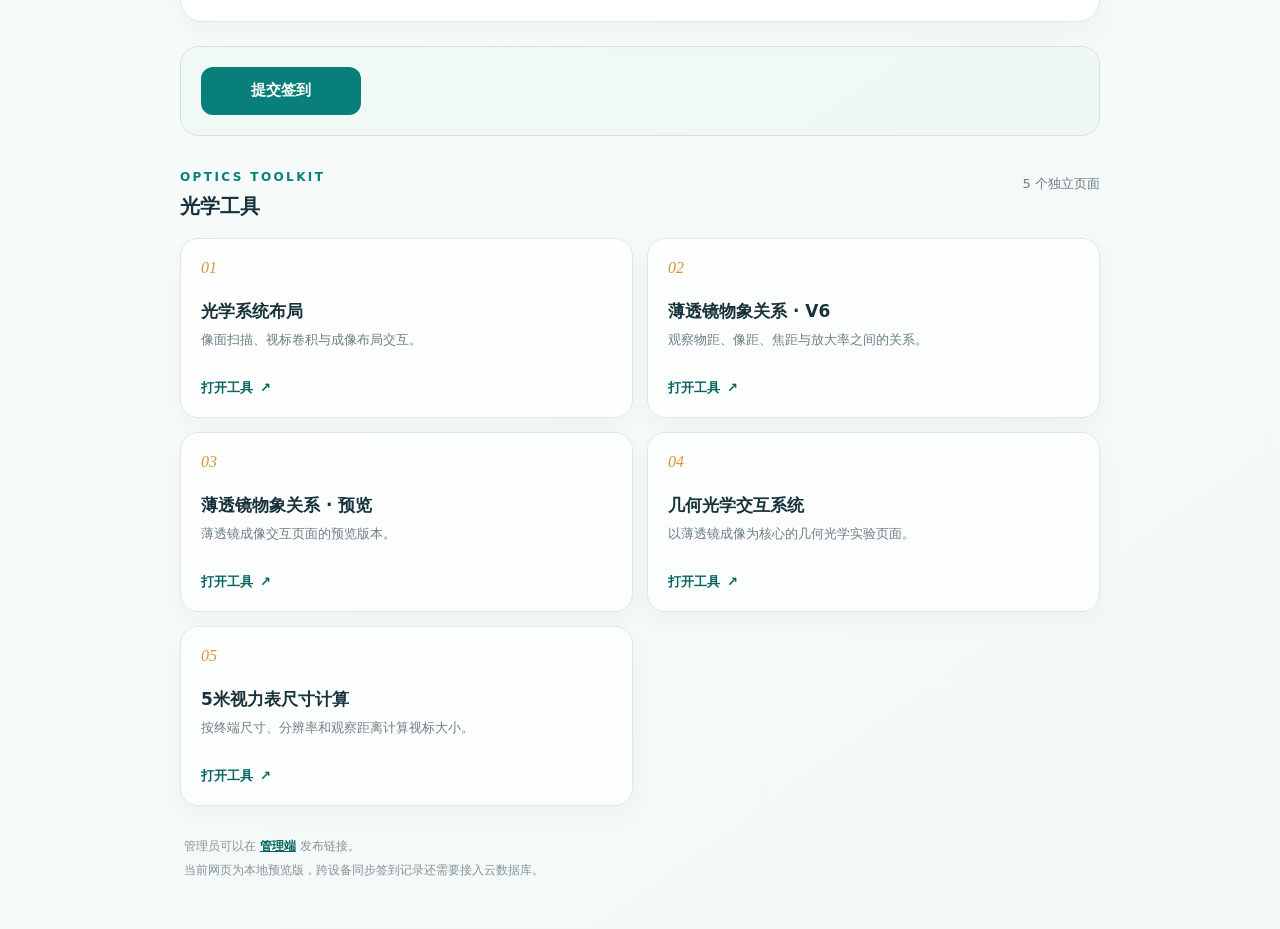
==== commit 7dcb6c1f: "Add files via upload" ====
--- a/index.html
+++ b/index.html
@@ -72,7 +72,7 @@
             <p class="eyebrow">OPTICS TOOLKIT</p>
             <h2 id="tools-title">光学工具</h2>
           </div>
-          <span class="link-count-text">4 个独立页面</span>
+          <span class="link-count-text">5 个独立页面</span>
         </div>
         <div class="tool-grid">
           <a class="tool-card" href="optical_layout.html">
@@ -97,6 +97,12 @@
             <span class="tool-number">04</span>
             <strong class="tool-title">几何光学交互系统</strong>
             <span class="tool-description">以薄透镜成像为核心的几何光学实验页面。</span>
+            <span class="tool-link">打开工具 <span aria-hidden="true">↗</span></span>
+          </a>
+          <a class="tool-card" href="visual-acuity-chart.html">
+            <span class="tool-number">05</span>
+            <strong class="tool-title">5米视力表尺寸计算</strong>
+            <span class="tool-description">按终端尺寸、分辨率和观察距离计算视标大小。</span>
             <span class="tool-link">打开工具 <span aria-hidden="true">↗</span></span>
           </a>
         </div>
@@ -142,6 +148,6 @@
     </template>
 
     <script src="cloud-config.js"></script>
-    <script src="app.js?v=20260728-timeout-2"></script>
+    <script src="app.js?v=20260728-mobile-2"></script>
   </body>
 </html>
